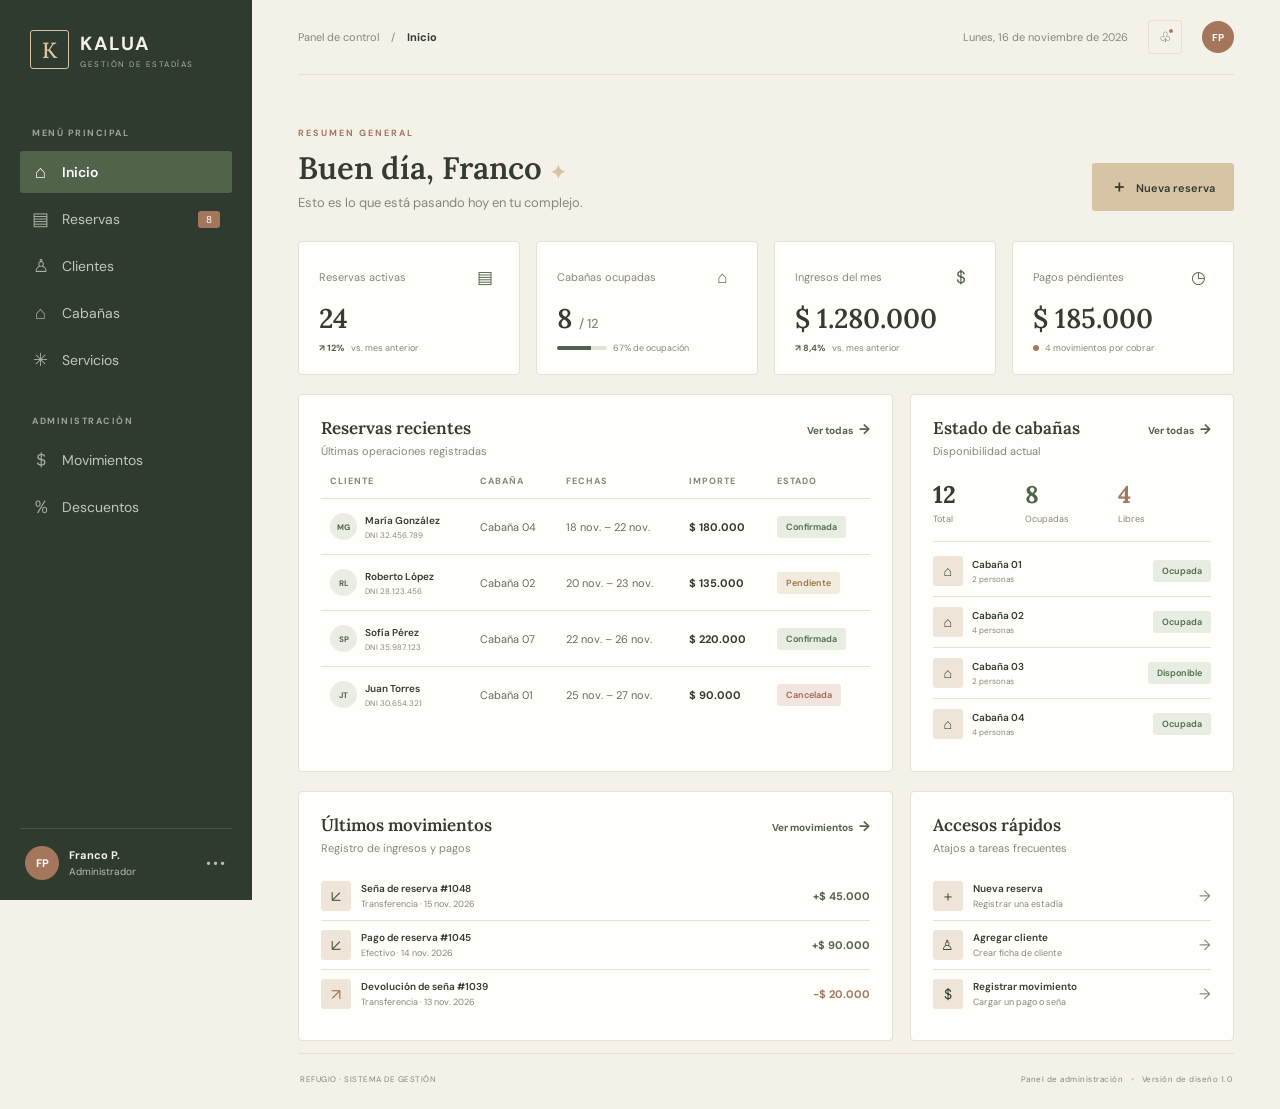
==== index.html @ 06138f04 "Se agrega parte de la etapa 2, vista de la primer pagina" ====
<!DOCTYPE html>
<html lang="es">
<head>
    <meta charset="UTF-8">
    <meta name="viewport" content="width=device-width, initial-scale=1.0">
    <title>Kalua | Sistema de Gestión</title>
    <link rel="stylesheet" href="css/styles.css">
    <link rel="preconnect" href="https://fonts.googleapis.com">
    <link rel="preconnect" href="https://fonts.gstatic.com" crossorigin>
    <link href="https://fonts.googleapis.com/css2?family=DM+Sans:wght@400;500;600;700&family=Lora:wght@400;500;600;700&display=swap" rel="stylesheet">
</head>
<body>
    <div class="aplicacion">
        <aside class="barra-lateral">
            <a class="marca" href="#">
                <span class="marca-simbolo">K</span>
                <span class="marca-texto"><strong>KALUA</strong><small>GESTIÓN DE ESTADÍAS</small></span>
            </a>

            <div class="titulo-menu">MENÚ PRINCIPAL</div>
            <nav class="navegacion">
                <a class="enlace-menu active" href="#inicio"><span class="icono-menu">⌂</span>Inicio</a>
                <a class="enlace-menu" href="#reservas"><span class="icono-menu">▤</span>Reservas <span class="contador-menu">8</span></a>
                <a class="enlace-menu" href="#clientes"><span class="icono-menu">♙</span>Clientes</a>
                <a class="enlace-menu" href="#cabanas"><span class="icono-menu">⌂</span>Cabañas</a>
                <a class="enlace-menu" href="#servicios"><span class="icono-menu">✳</span>Servicios</a>
            </nav>

            <div class="titulo-menu titulo-menu-separado">ADMINISTRACIÓN</div>
            <nav class="navegacion">
                <a class="enlace-menu" href="#movimientos"><span class="icono-menu">＄</span>Movimientos</a>
                <a class="enlace-menu" href="#descuentos"><span class="icono-menu">％</span>Descuentos</a>
            </nav>

            <div class="pie-lateral">
                <!--<div class="tarjeta-ayuda">
                    <span class="icono-ayuda">✦</span>
                    <strong>¿Necesitás ayuda?</strong>
                    <p>Consultá la guía de uso del sistema.</p>
                    <a href="#ayuda">Ver documentación <span>↗</span></a>
                </div>-->
                <div class="perfil-usuario">
                    <div class="avatar">FP</div>
                    <div class="datos-usuario"><strong>Franco P.</strong><small>Administrador</small></div>
                    <span class="opciones-perfil">•••</span>
                </div>
            </div>
        </aside>

        <main class="contenido-principal" id="inicio">
            <header class="barra-superior">
                <div class="migas-pan">Panel de control <span>/</span> <strong>Inicio</strong></div>
                <div class="acciones-superiores">
                    <span class="fecha-actual">Lunes, 16 de noviembre de 2026</span>
                    <button class="boton-icono" aria-label="Notificaciones">♧<i></i></button>
                    <div class="avatar-superior">FP</div>
                </div>
            </header>

            <section class="bienvenida">
                <div>
                    <p class="texto-etiqueta">RESUMEN GENERAL</p>
                    <h1>Buen día, Franco <span>✦</span></h1>
                    <p class="texto-bienvenida">Esto es lo que está pasando hoy en tu complejo.</p>
                </div>
                <a class="boton-principal" href="#nueva-reserva"><span>＋</span> Nueva reserva</a>
            </section>

            <section class="rejilla-indicadores" aria-label="Indicadores generales">
                <article class="tarjeta-indicador">
                    <div class="encabezado-indicador"><span>Reservas activas</span><span class="icono-indicador green">▤</span></div>
                    <div class="valor-indicador">24</div>
                    <div class="pie-indicador"><span class="tendencia">↗ 12%</span> <span>vs. mes anterior</span></div>
                </article>
                <article class="tarjeta-indicador">
                    <div class="encabezado-indicador"><span>Cabañas ocupadas</span><span class="icono-indicador blue">⌂</span></div>
                    <div class="valor-indicador">8 <small>/ 12</small></div>
                    <div class="pie-indicador"><span class="barra-ocupacion"><i></i></span><span>67% de ocupación</span></div>
                </article>
                <article class="tarjeta-indicador">
                    <div class="encabezado-indicador"><span>Ingresos del mes</span><span class="icono-indicador orange">$</span></div>
                    <div class="valor-indicador">$ 1.280.000</div>
                    <div class="pie-indicador"><span class="tendencia">↗ 8,4%</span> <span>vs. mes anterior</span></div>
                </article>
                <article class="tarjeta-indicador">
                    <div class="encabezado-indicador"><span>Pagos pendientes</span><span class="icono-indicador violet">◷</span></div>
                    <div class="valor-indicador">$ 185.000</div>
                    <div class="pie-indicador"><span class="punto-pendiente"></span><span>4 movimientos por cobrar</span></div>
                </article>
            </section>

            <section class="rejilla-contenido">
                <article class="panel panel-reservas" id="reservas">
                    <div class="encabezado-panel">
                        <div><h2>Reservas recientes</h2><p>Últimas operaciones registradas</p></div>
                        <a class="enlace-texto" href="#todas-reservas">Ver todas <span>→</span></a>
                    </div>
                    <div class="contenedor-tabla">
                        <table>
                            <thead><tr><th>CLIENTE</th><th>CABAÑA</th><th>FECHAS</th><th>IMPORTE</th><th>ESTADO</th></tr></thead>
                            <tbody>
                                <tr>
                                    <td><div class="celda-cliente"><span class="avatar-pequeno avatar-a">MG</span><span><strong>María González</strong><small>DNI 32.456.789</small></span></div></td>
                                    <td>Cabaña 04</td><td>18 nov. – 22 nov.</td><td class="importe">$ 180.000</td><td><span class="estado confirmada">Confirmada</span></td>
                                </tr>
                                <tr>
                                    <td><div class="celda-cliente"><span class="avatar-pequeno avatar-b">RL</span><span><strong>Roberto López</strong><small>DNI 28.123.456</small></span></div></td>
                                    <td>Cabaña 02</td><td>20 nov. – 23 nov.</td><td class="importe">$ 135.000</td><td><span class="estado pendiente">Pendiente</span></td>
                                </tr>
                                <tr>
                                    <td><div class="celda-cliente"><span class="avatar-pequeno avatar-c">SP</span><span><strong>Sofía Pérez</strong><small>DNI 35.987.123</small></span></div></td>
                                    <td>Cabaña 07</td><td>22 nov. – 26 nov.</td><td class="importe">$ 220.000</td><td><span class="estado confirmada">Confirmada</span></td>
                                </tr>
                                <tr>
                                    <td><div class="celda-cliente"><span class="avatar-pequeno avatar-d">JT</span><span><strong>Juan Torres</strong><small>DNI 30.654.321</small></span></div></td>
                                    <td>Cabaña 01</td><td>25 nov. – 27 nov.</td><td class="importe">$ 90.000</td><td><span class="estado cancelada">Cancelada</span></td>
                                </tr>
                            </tbody>
                        </table>
                    </div>
                </article>

                <article class="panel panel-cabanas" id="cabanas">
                    <div class="encabezado-panel">
                        <div><h2>Estado de cabañas</h2><p>Disponibilidad actual</p></div>
                        <a class="enlace-texto" href="#todas-cabanas">Ver todas <span>→</span></a>
                    </div>
                    <div class="resumen-cabanas">
                        <div><strong>12</strong><span>Total</span></div>
                        <div><strong class="numero-ocupadas">8</strong><span>Ocupadas</span></div>
                        <div><strong class="numero-libres">4</strong><span>Libres</span></div>
                    </div>
                    <div class="lista-cabanas">
                        <div class="fila-cabana"><span class="simbolo-cabana">⌂</span><span class="nombre-cabana"><strong>Cabaña 01</strong><small>2 personas</small></span><span class="estado ocupada">Ocupada</span></div>
                        <div class="fila-cabana"><span class="simbolo-cabana">⌂</span><span class="nombre-cabana"><strong>Cabaña 02</strong><small>4 personas</small></span><span class="estado ocupada">Ocupada</span></div>
                        <div class="fila-cabana"><span class="simbolo-cabana">⌂</span><span class="nombre-cabana"><strong>Cabaña 03</strong><small>2 personas</small></span><span class="estado disponible">Disponible</span></div>
                        <div class="fila-cabana"><span class="simbolo-cabana">⌂</span><span class="nombre-cabana"><strong>Cabaña 04</strong><small>4 personas</small></span><span class="estado ocupada">Ocupada</span></div>
                    </div>
                </article>
            </section>

            <section class="rejilla-inferior">
                <article class="panel panel-movimientos" id="movimientos">
                    <div class="encabezado-panel">
                        <div><h2>Últimos movimientos</h2><p>Registro de ingresos y pagos</p></div>
                        <a class="enlace-texto" href="#todos-movimientos">Ver movimientos <span>→</span></a>
                    </div>
                    <div class="lista-movimientos">
                        <div class="fila-movimiento"><span class="icono-movimiento ingreso">↙</span><span class="descripcion-movimiento"><strong>Seña de reserva #1048</strong><small>Transferencia · 15 nov. 2026</small></span><strong class="importe-positivo">+$ 45.000</strong></div>
                        <div class="fila-movimiento"><span class="icono-movimiento ingreso">↙</span><span class="descripcion-movimiento"><strong>Pago de reserva #1045</strong><small>Efectivo · 14 nov. 2026</small></span><strong class="importe-positivo">+$ 90.000</strong></div>
                        <div class="fila-movimiento"><span class="icono-movimiento egreso">↗</span><span class="descripcion-movimiento"><strong>Devolución de seña #1039</strong><small>Transferencia · 13 nov. 2026</small></span><strong class="importe-negativo">−$ 20.000</strong></div>
                    </div>
                </article>
                <article class="panel panel-accesos" id="servicios">
                    <div class="encabezado-panel"><div><h2>Accesos rápidos</h2><p>Atajos a tareas frecuentes</p></div></div>
                    <div class="enlaces-rapidos">
                        <a href="#nueva-reserva"><span class="icono-rapido rapido-verde">＋</span><span><strong>Nueva reserva</strong><small>Registrar una estadía</small></span><b>→</b></a>
                        <a href="#nuevo-cliente" id="clientes"><span class="icono-rapido rapido-azul">♙</span><span><strong>Agregar cliente</strong><small>Crear ficha de cliente</small></span><b>→</b></a>
                        <a href="#registrar-pago"><span class="icono-rapido rapido-naranja">$</span><span><strong>Registrar movimiento</strong><small>Cargar un pago o seña</small></span><b>→</b></a>
                    </div>
                </article>
            </section>

            <pie-pagina class="pie-pagina"><span>REFUGIO · SISTEMA DE GESTIÓN</span><span>Panel de administración <b>•</b> Versión de diseño 1.0</span></pie-pagina>
        </main>
    </div>
</body>
</html>
---- css/styles.css ----
/* KALUA | Sistema de gestión */



:root {

 --arena: #D8C3A5;

 --arena-suave: #EEE5D8;

 --bosque: #303B30;

 --oliva: #52634B;

 --oliva-suave: #E9EDE5;

 --fondo: #F4F1E9;

 --superficie: #FFFEFA;

 --texto: #343B32;

 --textoo-secundario: #85877D;

 --borde: #E6E1D6;

 --terracota: #A4775D;

}



* { box-sizing: border-box; }

html { scroll-behavior: smooth; }

body {

 margin: 0;

 background: var(--fondo);

 color: var(--texto);

 font: 14px "DM Sans", Arial, sans-serif;

}

a { color: inherit; text-decoration: none; }

button { font: inherit; }

h1, h2, .valor-indicador, .resumen-cabanas strong {

 font-family: "Lora", Georgia, serif;

}



/* Estructura */

.aplicacion { min-height: 100vh; }



.barra-lateral {

 position: fixed;

 inset: 0 auto 0 0;

 z-index: 5;

 display: flex;

 flex-direction: column;

 width: 252px;

 padding: 30px 20px 20px;

 color: #F4F1E9;

 background: var(--bosque);

}



.marca {

 display: flex;

 align-items: center;

 gap: 11px;

 margin: 0 10px 58px;

}

.marca-simbolo {

 display: grid;

 place-items: center;

 width: 39px;

 height: 39px;

 color: var(--arena);

 border: 1px solid var(--arena);

 border-radius: 3px;

 font: 500 22px "Lora", Georgia, serif;

}

.marca-texto, .datos-usuario, .celda-cliente > span:last-child,

.nombre-cabana, .descripcion-movimiento,

.enlaces-rapidos a > span:nth-child(2) {

 display: flex;

 flex-direction: column;

 gap: 3px;

}

.marca-texto strong {

 color: #F4F1E9;

 font: 700 19px "DM Sans", sans-serif;

 letter-spacing: 2px;

}

.marca-texto small {

 color: #A9B39F;

 font-size: 8px;

 letter-spacing: 1.5px;

}



.titulo-menu {

 margin: 0 0 12px;

 padding: 0 12px;

 color: #9DA695;

 font-size: 9px;

 font-weight: 700;

 letter-spacing: 1.5px;

}

.titulo-menu-separado { margin-top: 34px; }

.navegacion { display: grid; gap: 5px; }



.enlace-menu {

 display: flex;

 align-items: center;

 gap: 13px;

 min-height: 42px;

 padding: 0 12px;

 color: #C2C7BC;

 border-radius: 3px;

 transition: background .2s, color .2s;

}

.enlace-menu:hover { background: rgba(255,255,255,.07); color: white; }

.enlace-menu.active { color: white; background: var(--oliva); font-weight: 600; }

.icono-menu { width: 17px; color: #A9B39F; text-align: center; font-size: 18px; }

.enlace-menu.active .icono-menu { color: white; }

.contador-menu {

 margin-left: auto;

 padding: 2px 8px;

 color: white;

 background: var(--terracota);

 border-radius: 3px;

 font-size: 10px;

}



.pie-lateral { margin-top: auto; }

.tarjeta-ayuda {

 margin: 0 3px 22px;

 padding: 16px 14px;

 background: rgba(255,255,255,.045);

 border: 1px solid rgba(255,255,255,.10);

 border-radius: 3px;

}

.icono-ayuda { display: block; margin-bottom: 9px; color: var(--arena); }

.tarjeta-ayuda strong { font-size: 12px; }

.tarjeta-ayuda p, .tarjeta-ayuda a { color: #B7BDAF; font-size: 10px; }

.tarjeta-ayuda p { margin: 6px 0 11px; line-height: 1.5; }

.tarjeta-ayuda a { font-weight: 600; }

.tarjeta-ayuda a span { margin-left: 4px; }



.perfil-usuario {

 display: flex;

 align-items: center;

 gap: 10px;

 padding: 17px 5px 0;

 border-top: 1px solid rgba(255,255,255,.12);

}

.avatar, .avatar-superior {

 display: grid;

 place-items: center;

 color: white;

 background: var(--terracota);

 border-radius: 50%;

 font-weight: 700;

}

.avatar { width: 34px; height: 34px; font-size: 11px; }

.datos-usuario strong { font-size: 11px; }

.datos-usuario small { color: #B7BDAF; font-size: 10px; }

.opciones-perfil { margin-left: auto; color: #B7BDAF; letter-spacing: 2px; }



/* Contenido */

.contenido-principal {

 max-width: 1800px;

 margin-left: 252px;

 padding: 0 46px 25px;

}

.barra-superior {

 display: flex;

 align-items: center;

 justify-content: space-between;

 height: 75px;

 border-bottom: 1px solid var(--borde);

}

.migas-pan, .fecha-actual { color: var(--textoo-secundario); font-size: 11px; }

.migas-pan span { margin: 0 9px; }

.migas-pan strong { color: var(--texto); }

.acciones-superiores { display: flex; align-items: center; gap: 20px; }

.boton-icono {

 position: relative;

 width: 34px;

 height: 34px;

 color: var(--oliva);

 background: transparent;

 border: 1px solid var(--borde);

 border-radius: 3px;

}

.boton-icono i {

 position: absolute;

 top: 7px;

 right: 7px;

 width: 6px;

 height: 6px;

 background: var(--terracota);

 border: 1px solid white;

 border-radius: 50%;

}

.avatar-superior { width: 32px; height: 32px; font-size: 10px; }



.bienvenida {

 display: flex;

 align-items: end;

 justify-content: space-between;

 padding: 43px 0 30px;

}

.texto-etiqueta {

 margin-bottom: 9px;

 color: var(--terracota);

 font-size: 9px;

 font-weight: 700;

 letter-spacing: 2px;

}

h1 { margin: 0 0 7px; font-size: 31px; font-weight: 600; }

h1 span { color: var(--arena); font-size: 19px; }

.texto-bienvenida { margin: 0; color: var(--textoo-secundario); font-size: 13px; }



.boton-principal {

 padding: 13px 19px;

 color: var(--bosque);

 background: var(--arena);

 border-radius: 3px;

 font-size: 11px;

 font-weight: 600;

 transition: background .2s;

}

.boton-principal:hover { background: #C9AF8D; }

.boton-principal span { margin-right: 6px; font-size: 16px; }



/* Indicadores */

.rejilla-indicadores {

 display: grid;

 grid-template-columns: repeat(4, minmax(0, 1fr));

 gap: 16px;

}

.tarjeta-indicador, .panel {

 min-width: 0;

 background: var(--superficie);

 border: 1px solid var(--borde);

 border-radius: 4px;

}

.tarjeta-indicador { min-height: 132px; padding: 20px; }

.encabezado-indicador { display: flex; align-items: center; justify-content: space-between; color: var(--textoo-secundario); font-size: 11px; }

.icono-indicador { display: grid; place-items: center; width: 29px; height: 29px; color: var(--oliva); font-size: 17px; }

.valor-indicador { margin: 10px 0 7px; font-size: 27px; font-weight: 600; white-space: nowrap; }

.valor-indicador small { color: var(--textoo-secundario); font: 500 13px "DM Sans", sans-serif; }

.pie-indicador { display: flex; align-items: center; gap: 6px; color: var(--textoo-secundario); font-size: 9px; }

.tendencia { color: var(--oliva); font-weight: 700; }

.barra-ocupacion { width: 50px; height: 4px; overflow: hidden; background: var(--borde); border-radius: 5px; }

.barra-ocupacion i { display: block; width: 67%; height: 100%; background: var(--oliva); }

.punto-pendiente { width: 6px; height: 6px; background: var(--terracota); border-radius: 50%; }



/* Paneles y tablas */

.rejilla-contenido, .rejilla-inferior {

 display: grid;

 grid-template-columns: minmax(0, 1.65fr) minmax(280px, .9fr);

 gap: 17px;

 margin-top: 19px;

}

.panel { padding: 22px; }

.encabezado-panel { display: flex; align-items: flex-start; justify-content: space-between; gap: 12px; margin-bottom: 17px; }

.encabezado-panel h2 { margin: 0 0 5px; font-size: 17px; font-weight: 600; }

.encabezado-panel p { margin: 0; color: var(--textoo-secundario); font-size: 11px; }

.enlace-texto { padding-top: 3px; color: var(--oliva); font-size: 10px; font-weight: 700; white-space: nowrap; }

.enlace-texto span { margin-left: 4px; font-size: 14px; }

.contenedor-tabla { overflow-x: auto; }

table { width: 100%; border-collapse: collapse; text-align: left; white-space: nowrap; }

thead th {

 padding: 0 9px 11px;

 color: var(--textoo-secundario);

 border-bottom: 1px solid var(--borde);

 font-size: 9px;

 letter-spacing: 1px;

}

tbody td {

 padding: 14px 9px;

 color: #666B61;

 border-bottom: 1px solid var(--borde);

 font-size: 11px;

}

tbody tr:last-child td { border-bottom: 0; }

.celda-cliente { display: flex; align-items: center; gap: 8px; }

.celda-cliente strong, .nombre-cabana strong { color: var(--texto); font-size: 10px; font-weight: 600; }

.celda-cliente small, .nombre-cabana small { color: var(--textoo-secundario); font-size: 8px; }

.avatar-pequeno { display: grid; place-items: center; width: 27px; height: 27px; color: var(--oliva); background: var(--oliva-suave); border-radius: 50%; font-size: 8px; font-weight: 700; }

.importe { color: var(--texto); font-weight: 700; }



/* Estados */

.estado { display: inline-flex; align-items: center; padding: 5px 9px; border-radius: 3px; font-size: 9px; font-weight: 600; }

.estado.confirmada, .estado.disponible, .estado.ocupada { color: #526C48; background: #E7EDE3; }

.estado.pendiente { color: #987344; background: #F3EBDD; }

.estado.cancelada { color: #A36552; background: #F2E5E0; }



/* Cabañas */

.resumen-cabanas { display: grid; grid-template-columns: repeat(3, 1fr); padding: 4px 0 16px; border-bottom: 1px solid var(--borde); }

.resumen-cabanas div { display: flex; flex-direction: column; gap: 3px; }

.resumen-cabanas strong { font-size: 24px; }

.resumen-cabanas span { color: var(--textoo-secundario); font-size: 9px; }

.numero-ocupadas { color: var(--oliva); }

.numero-libres { color: var(--terracota); }

.lista-cabanas { padding-top: 4px; }

.fila-cabana { display: flex; align-items: center; gap: 9px; padding: 10px 0; border-bottom: 1px solid var(--borde); }

.fila-cabana:last-child { border: 0; }

.simbolo-cabana, .icono-movimiento, .icono-rapido { display: grid; place-items: center; width: 30px; height: 30px; background: var(--arena-suave); color: var(--bosque); border-radius: 3px; }

.nombre-cabana { min-width: 0; }

.fila-cabana .estado { margin-left: auto; }



/* Movimientos y accesos */

.lista-movimientos, .enlaces-rapidos { display: grid; }

.fila-movimiento, .enlaces-rapidos a { display: flex; align-items: center; gap: 10px; padding: 9px 0; border-bottom: 1px solid var(--borde); }

.fila-movimiento:last-child, .enlaces-rapidos a:last-child { border: 0; }

.icono-movimiento { flex-shrink: 0; font-size: 16px; }

.icono-movimiento.ingreso, .importe-positivo { color: var(--oliva); }

.icono-movimiento.egreso, .importe-negativo { color: var(--terracota); }

.descripcion-movimiento strong, .enlaces-rapidos strong { color: var(--texto); font-size: 10px; font-weight: 600; }

.descripcion-movimiento small, .enlaces-rapidos small { color: var(--textoo-secundario); font-size: 9px; }

.importe-positivo, .importe-negativo { margin-left: auto; font-size: 11px; }

.enlaces-rapidos a > span:nth-child(2) { gap: 3px; }

.enlaces-rapidos b { margin-left: auto; color: var(--textoo-secundario); font-size: 15px; font-weight: 400; }

.enlaces-rapidos a:hover strong { color: var(--oliva); }



/* Pie y adaptación */

.pie-pagina {

 display: flex;

 justify-content: space-between;

 margin-top: 12px;

 padding: 20px 2px 0;

 color: var(--textoo-secundario);

 border-top: 1px solid var(--borde);

 font-size: 8px;

 letter-spacing: .5px;

}

.pie-pagina b { margin: 0 5px; color: var(--arena); }



@media (max-width: 1150px) {

 .contenido-principal { padding-right: 27px; padding-left: 27px; }

 .rejilla-indicadores { grid-template-columns: repeat(2, minmax(0, 1fr)); }

 .rejilla-contenido, .rejilla-inferior { grid-template-columns: 1fr; }

}



@media (max-width: 760px) {

 .barra-lateral { width: 65px; align-items: center; padding: 18px 8px; }

 .marca { margin-bottom: 42px; padding: 0; }

 .marca-texto, .titulo-menu, .enlace-menu:not(.active)::after, .enlace-menu { font-size: 0; }

 .navegacion { width: 100%; }

 .enlace-menu { justify-content: center; padding: 0; }

 .icono-menu { font-size: 19px; }

 .contador-menu, .pie-lateral { display: none; }

 .contenido-principal { margin-left: 65px; padding: 0 17px 22px; }

 .barra-superior { height: 61px; }

 .fecha-actual { display: none; }

 .bienvenida { align-items: flex-start; flex-direction: column; gap: 15px; padding: 30px 0 20px; }

 h1 { font-size: 23px; }

 .rejilla-indicadores { gap: 10px; }

 .tarjeta-indicador { min-height: 115px; padding: 13px; }

 .valor-indicador { font-size: 20px; }

 .panel { padding: 15px 13px; }

 .pie-pagina { flex-direction: column; gap: 8px; }

}



@media (max-width: 420px) {

 .rejilla-indicadores { grid-template-columns: repeat(2, 1fr); }

 .encabezado-indicador { font-size: 9px; }

 .valor-indicador { font-size: 18px; }

 .pie-indicador { font-size: 8px; }

 .acciones-superiores { gap: 9px; }

}
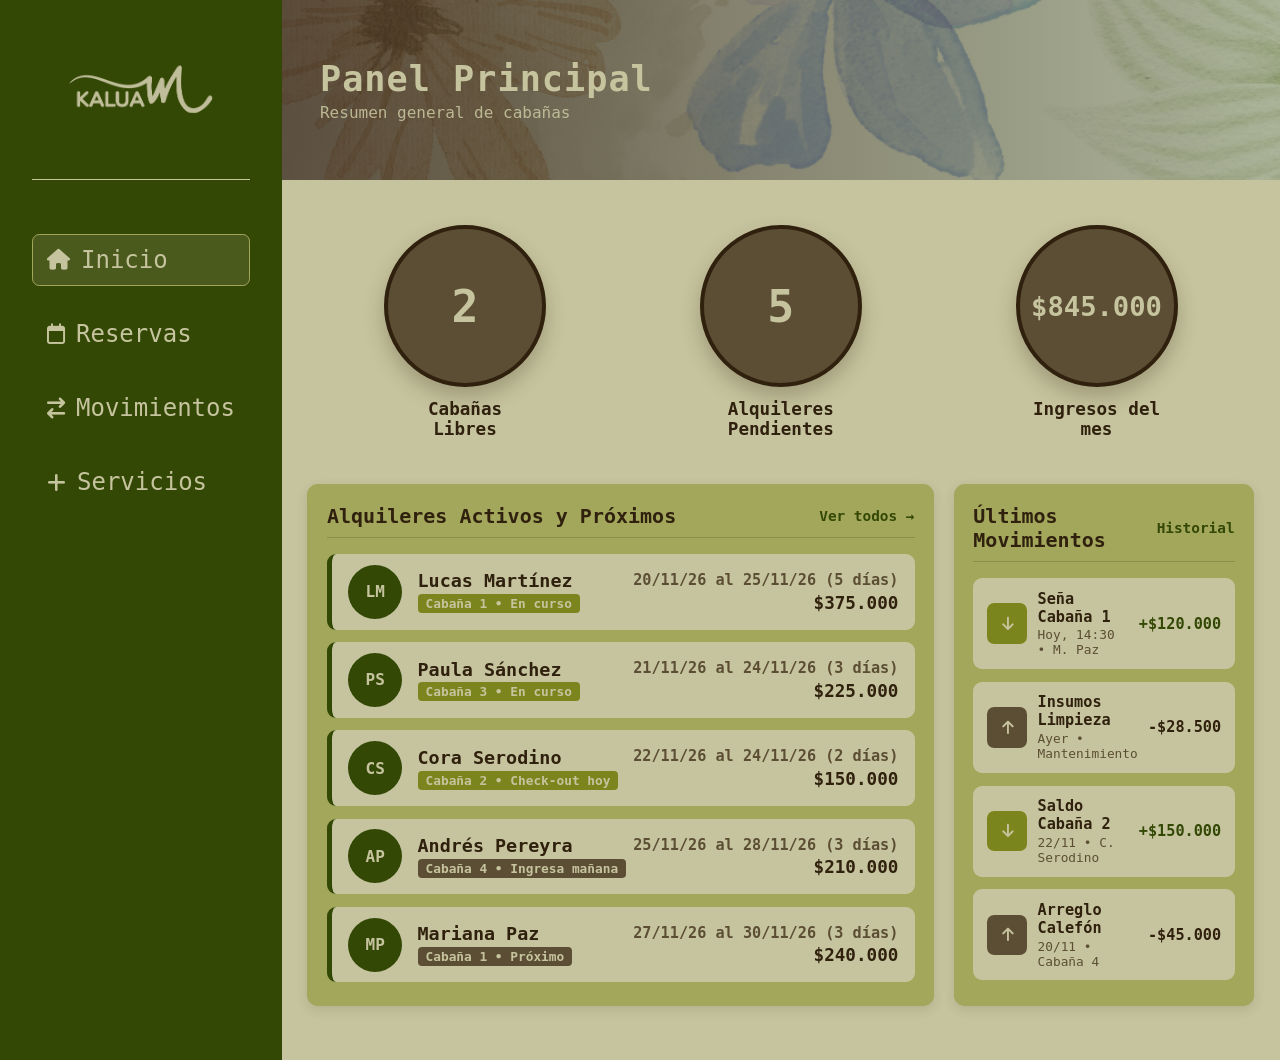
==== commit 71fb5c52: "Se agrega parte de la etapa 2, vista de la primer pagina" ====
--- a/index.html
+++ b/index.html
@@ -3,166 +3,219 @@
 <head>
     <meta charset="UTF-8">
     <meta name="viewport" content="width=device-width, initial-scale=1.0">
-    <title>Kalua | Sistema de Gestión</title>
-    <link rel="stylesheet" href="css/styles.css">
-    <link rel="preconnect" href="https://fonts.googleapis.com">
-    <link rel="preconnect" href="https://fonts.gstatic.com" crossorigin>
-    <link href="https://fonts.googleapis.com/css2?family=DM+Sans:wght@400;500;600;700&family=Lora:wght@400;500;600;700&display=swap" rel="stylesheet">
+    <title>Kalua_Gestion</title>
+
+    <link rel="stylesheet" href="./css/styles.css">
+    <link rel="stylesheet" href="./css/base.css">
+    <link rel="stylesheet" href="https://cdnjs.cloudflare.com/ajax/libs/font-awesome/6.5.1/css/all.min.css" crossorigin="anonymous" referrerpolicy="no-referrer" />
 </head>
 <body>
-    <div class="aplicacion">
-        <aside class="barra-lateral">
-            <a class="marca" href="#">
-                <span class="marca-simbolo">K</span>
-                <span class="marca-texto"><strong>KALUA</strong><small>GESTIÓN DE ESTADÍAS</small></span>
-            </a>
-
-            <div class="titulo-menu">MENÚ PRINCIPAL</div>
-            <nav class="navegacion">
-                <a class="enlace-menu active" href="#inicio"><span class="icono-menu">⌂</span>Inicio</a>
-                <a class="enlace-menu" href="#reservas"><span class="icono-menu">▤</span>Reservas <span class="contador-menu">8</span></a>
-                <a class="enlace-menu" href="#clientes"><span class="icono-menu">♙</span>Clientes</a>
-                <a class="enlace-menu" href="#cabanas"><span class="icono-menu">⌂</span>Cabañas</a>
-                <a class="enlace-menu" href="#servicios"><span class="icono-menu">✳</span>Servicios</a>
-            </nav>
-
-            <div class="titulo-menu titulo-menu-separado">ADMINISTRACIÓN</div>
-            <nav class="navegacion">
-                <a class="enlace-menu" href="#movimientos"><span class="icono-menu">＄</span>Movimientos</a>
-                <a class="enlace-menu" href="#descuentos"><span class="icono-menu">％</span>Descuentos</a>
-            </nav>
-
-            <div class="pie-lateral">
-                <!--<div class="tarjeta-ayuda">
-                    <span class="icono-ayuda">✦</span>
-                    <strong>¿Necesitás ayuda?</strong>
-                    <p>Consultá la guía de uso del sistema.</p>
-                    <a href="#ayuda">Ver documentación <span>↗</span></a>
-                </div>-->
-                <div class="perfil-usuario">
-                    <div class="avatar">FP</div>
-                    <div class="datos-usuario"><strong>Franco P.</strong><small>Administrador</small></div>
-                    <span class="opciones-perfil">•••</span>
-                </div>
+    <div class="pagina">
+        <!-- BARRA LATERAL -->
+        <div class="cont-iz">
+            <div class="cabecera-iz">
+                <span class="marca-simbolo"></span>
             </div>
-        </aside>
-
-        <main class="contenido-principal" id="inicio">
-            <header class="barra-superior">
-                <div class="migas-pan">Panel de control <span>/</span> <strong>Inicio</strong></div>
-                <div class="acciones-superiores">
-                    <span class="fecha-actual">Lunes, 16 de noviembre de 2026</span>
-                    <button class="boton-icono" aria-label="Notificaciones">♧<i></i></button>
-                    <div class="avatar-superior">FP</div>
-                </div>
-            </header>
-
-            <section class="bienvenida">
-                <div>
-                    <p class="texto-etiqueta">RESUMEN GENERAL</p>
-                    <h1>Buen día, Franco <span>✦</span></h1>
-                    <p class="texto-bienvenida">Esto es lo que está pasando hoy en tu complejo.</p>
-                </div>
-                <a class="boton-principal" href="#nueva-reserva"><span>＋</span> Nueva reserva</a>
+            <div class="cont-opciones">
+                <div class="opcion-iz activo">
+                    <i class="fa-solid fa-house iconos"></i>
+                    <a href="#">Inicio</a>
+                </div>
+
+                <div class="opcion-iz">
+                    <i class="fa-regular fa-calendar iconos"></i>
+                    <a href="./html/reservas.html">Reservas</a>
+                </div>
+
+                <div class="opcion-iz">
+                    <i class="fa-solid fa-arrow-right-arrow-left iconos"></i>
+                    <a href="./html/movimientos.html">Movimientos</a>
+                </div>
+
+                <div class="opcion-iz">
+                    <i class="fa-solid fa-plus iconos"></i>
+                    <a href="./html/servicios.html">Servicios</a>
+                </div>
+            </div>
+        </div>
+
+        <!-- CONTENIDO PRINCIPAL -->
+        <div class="cont-der">
+            <div class="banner">
+                <div class="banner-overlay">
+                    <h1 class="titulo-banner">Panel Principal</h1>
+                    <span class="subtitulo-banner">Resumen general de cabañas</span>
+                </div>
+            </div>
+
+            <section class="main-sect">
+                <!-- INDICADORES DESTACADOS (KPIs) -->
+                <article class="art-1">
+                    <div class="cont-burbuja">
+                        <div class="burbuja">
+                            <span class="int-burbuja">2</span>
+                        </div>
+                        <span class="ext-burbuja">Cabañas Libres</span>
+                    </div>
+
+                    <div class="cont-burbuja">
+                        <div class="burbuja">
+                            <span class="int-burbuja">5</span>
+                        </div>
+                        <span class="ext-burbuja">Alquileres Pendientes</span>
+                    </div>
+
+                    <div class="cont-burbuja">
+                        <div class="burbuja">
+                            <span class="int-burbuja dinero">$845.000</span>
+                        </div>
+                        <span class="ext-burbuja">Ingresos del mes</span>
+                    </div>  
+                </article>
+
+                <!-- SECCIÓN DE RESUMEN -->
+                <section class="resumen-sect">
+                    <div class="cont-res-sect">
+                        
+                        <!-- COLUMNA IZQUIERDA: ALQUILERES DESTACADOS -->
+                        <div class="cont-alq contenedor">
+                            <div class="header-contenedor">
+                                <h2>Alquileres Activos y Próximos</h2>
+                                <a href="#" class="ver-mas">Ver todos →</a>
+                            </div>
+
+                            <div class="lista-alq">
+                                <div class="info-alq">
+                                    <div class="alq-izq">
+                                        <div class="iconos-alq">LM</div>
+                                        <div class="datos-cliente">
+                                            <span class="usuario">Lucas Martínez</span>
+                                            <span class="cabana-tag">Cabaña 1 • En curso</span>
+                                        </div>
+                                    </div>
+                                    <div class="alq-der">
+                                        <span class="descripcion">20/11/26 al 25/11/26 (5 días)</span>
+                                        <span class="monto-alq">$375.000</span>
+                                    </div>
+                                </div>
+
+                                <div class="info-alq">
+                                    <div class="alq-izq">
+                                        <div class="iconos-alq">PS</div>
+                                        <div class="datos-cliente">
+                                            <span class="usuario">Paula Sánchez</span>
+                                            <span class="cabana-tag">Cabaña 3 • En curso</span>
+                                        </div>
+                                    </div>
+                                    <div class="alq-der">
+                                        <span class="descripcion">21/11/26 al 24/11/26 (3 días)</span>
+                                        <span class="monto-alq">$225.000</span>
+                                    </div>
+                                </div>
+
+                                <div class="info-alq">
+                                    <div class="alq-izq">
+                                        <div class="iconos-alq">CS</div>
+                                        <div class="datos-cliente">
+                                            <span class="usuario">Cora Serodino</span>
+                                            <span class="cabana-tag">Cabaña 2 • Check-out hoy</span>
+                                        </div>
+                                    </div>
+                                    <div class="alq-der">
+                                        <span class="descripcion">22/11/26 al 24/11/26 (2 días)</span>
+                                        <span class="monto-alq">$150.000</span>
+                                    </div>
+                                </div>
+
+                                <div class="info-alq">
+                                    <div class="alq-izq">
+                                        <div class="iconos-alq">AP</div>
+                                        <div class="datos-cliente">
+                                            <span class="usuario">Andrés Pereyra</span>
+                                            <span class="cabana-tag pendiente">Cabaña 4 • Ingresa mañana</span>
+                                        </div>
+                                    </div>
+                                    <div class="alq-der">
+                                        <span class="descripcion">25/11/26 al 28/11/26 (3 días)</span>
+                                        <span class="monto-alq">$210.000</span>
+                                    </div>
+                                </div>
+
+                                <div class="info-alq">
+                                    <div class="alq-izq">
+                                        <div class="iconos-alq">MP</div>
+                                        <div class="datos-cliente">
+                                            <span class="usuario">Mariana Paz</span>
+                                            <span class="cabana-tag pendiente">Cabaña 1 • Próximo</span>
+                                        </div>
+                                    </div>
+                                    <div class="alq-der">
+                                        <span class="descripcion">27/11/26 al 30/11/26 (3 días)</span>
+                                        <span class="monto-alq">$240.000</span>
+                                    </div>
+                                </div>
+                            </div>
+                        </div>
+
+                        <!-- COLUMNA DERECHA: ÚLTIMOS MOVIMIENTOS -->
+                        <div class="cont-mov contenedor">
+                            <div class="header-contenedor">
+                                <h2>Últimos Movimientos</h2>
+                                <a href="#" class="ver-mas">Historial</a>
+                            </div>
+
+                            <div class="lista-mov">
+                                <div class="item-mov">
+                                    <div class="mov-icono ingreso">
+                                        <i class="fa-solid fa-arrow-down"></i>
+                                    </div>
+                                    <div class="mov-info">
+                                        <span class="mov-titulo">Seña Cabaña 1</span>
+                                        <span class="mov-fecha">Hoy, 14:30 • M. Paz</span>
+                                    </div>
+                                    <span class="mov-monto ingreso">+$120.000</span>
+                                </div>
+
+                                <div class="item-mov">
+                                    <div class="mov-icono egreso">
+                                        <i class="fa-solid fa-arrow-up"></i>
+                                    </div>
+                                    <div class="mov-info">
+                                        <span class="mov-titulo">Insumos Limpieza</span>
+                                        <span class="mov-fecha">Ayer • Mantenimiento</span>
+                                    </div>
+                                    <span class="mov-monto egreso">-$28.500</span>
+                                </div>
+
+                                <div class="item-mov">
+                                    <div class="mov-icono ingreso">
+                                        <i class="fa-solid fa-arrow-down"></i>
+                                    </div>
+                                    <div class="mov-info">
+                                        <span class="mov-titulo">Saldo Cabaña 2</span>
+                                        <span class="mov-fecha">22/11 • C. Serodino</span>
+                                    </div>
+                                    <span class="mov-monto ingreso">+$150.000</span>
+                                </div>
+
+                                <div class="item-mov">
+                                    <div class="mov-icono egreso">
+                                        <i class="fa-solid fa-arrow-up"></i>
+                                    </div>
+                                    <div class="mov-info">
+                                        <span class="mov-titulo">Arreglo Calefón</span>
+                                        <span class="mov-fecha">20/11 • Cabaña 4</span>
+                                    </div>
+                                    <span class="mov-monto egreso">-$45.000</span>
+                                </div>
+                            </div>
+                        </div>
+
+                    </div>
+                </section>
             </section>
-
-            <section class="rejilla-indicadores" aria-label="Indicadores generales">
-                <article class="tarjeta-indicador">
-                    <div class="encabezado-indicador"><span>Reservas activas</span><span class="icono-indicador green">▤</span></div>
-                    <div class="valor-indicador">24</div>
-                    <div class="pie-indicador"><span class="tendencia">↗ 12%</span> <span>vs. mes anterior</span></div>
-                </article>
-                <article class="tarjeta-indicador">
-                    <div class="encabezado-indicador"><span>Cabañas ocupadas</span><span class="icono-indicador blue">⌂</span></div>
-                    <div class="valor-indicador">8 <small>/ 12</small></div>
-                    <div class="pie-indicador"><span class="barra-ocupacion"><i></i></span><span>67% de ocupación</span></div>
-                </article>
-                <article class="tarjeta-indicador">
-                    <div class="encabezado-indicador"><span>Ingresos del mes</span><span class="icono-indicador orange">$</span></div>
-                    <div class="valor-indicador">$ 1.280.000</div>
-                    <div class="pie-indicador"><span class="tendencia">↗ 8,4%</span> <span>vs. mes anterior</span></div>
-                </article>
-                <article class="tarjeta-indicador">
-                    <div class="encabezado-indicador"><span>Pagos pendientes</span><span class="icono-indicador violet">◷</span></div>
-                    <div class="valor-indicador">$ 185.000</div>
-                    <div class="pie-indicador"><span class="punto-pendiente"></span><span>4 movimientos por cobrar</span></div>
-                </article>
-            </section>
-
-            <section class="rejilla-contenido">
-                <article class="panel panel-reservas" id="reservas">
-                    <div class="encabezado-panel">
-                        <div><h2>Reservas recientes</h2><p>Últimas operaciones registradas</p></div>
-                        <a class="enlace-texto" href="#todas-reservas">Ver todas <span>→</span></a>
-                    </div>
-                    <div class="contenedor-tabla">
-                        <table>
-                            <thead><tr><th>CLIENTE</th><th>CABAÑA</th><th>FECHAS</th><th>IMPORTE</th><th>ESTADO</th></tr></thead>
-                            <tbody>
-                                <tr>
-                                    <td><div class="celda-cliente"><span class="avatar-pequeno avatar-a">MG</span><span><strong>María González</strong><small>DNI 32.456.789</small></span></div></td>
-                                    <td>Cabaña 04</td><td>18 nov. – 22 nov.</td><td class="importe">$ 180.000</td><td><span class="estado confirmada">Confirmada</span></td>
-                                </tr>
-                                <tr>
-                                    <td><div class="celda-cliente"><span class="avatar-pequeno avatar-b">RL</span><span><strong>Roberto López</strong><small>DNI 28.123.456</small></span></div></td>
-                                    <td>Cabaña 02</td><td>20 nov. – 23 nov.</td><td class="importe">$ 135.000</td><td><span class="estado pendiente">Pendiente</span></td>
-                                </tr>
-                                <tr>
-                                    <td><div class="celda-cliente"><span class="avatar-pequeno avatar-c">SP</span><span><strong>Sofía Pérez</strong><small>DNI 35.987.123</small></span></div></td>
-                                    <td>Cabaña 07</td><td>22 nov. – 26 nov.</td><td class="importe">$ 220.000</td><td><span class="estado confirmada">Confirmada</span></td>
-                                </tr>
-                                <tr>
-                                    <td><div class="celda-cliente"><span class="avatar-pequeno avatar-d">JT</span><span><strong>Juan Torres</strong><small>DNI 30.654.321</small></span></div></td>
-                                    <td>Cabaña 01</td><td>25 nov. – 27 nov.</td><td class="importe">$ 90.000</td><td><span class="estado cancelada">Cancelada</span></td>
-                                </tr>
-                            </tbody>
-                        </table>
-                    </div>
-                </article>
-
-                <article class="panel panel-cabanas" id="cabanas">
-                    <div class="encabezado-panel">
-                        <div><h2>Estado de cabañas</h2><p>Disponibilidad actual</p></div>
-                        <a class="enlace-texto" href="#todas-cabanas">Ver todas <span>→</span></a>
-                    </div>
-                    <div class="resumen-cabanas">
-                        <div><strong>12</strong><span>Total</span></div>
-                        <div><strong class="numero-ocupadas">8</strong><span>Ocupadas</span></div>
-                        <div><strong class="numero-libres">4</strong><span>Libres</span></div>
-                    </div>
-                    <div class="lista-cabanas">
-                        <div class="fila-cabana"><span class="simbolo-cabana">⌂</span><span class="nombre-cabana"><strong>Cabaña 01</strong><small>2 personas</small></span><span class="estado ocupada">Ocupada</span></div>
-                        <div class="fila-cabana"><span class="simbolo-cabana">⌂</span><span class="nombre-cabana"><strong>Cabaña 02</strong><small>4 personas</small></span><span class="estado ocupada">Ocupada</span></div>
-                        <div class="fila-cabana"><span class="simbolo-cabana">⌂</span><span class="nombre-cabana"><strong>Cabaña 03</strong><small>2 personas</small></span><span class="estado disponible">Disponible</span></div>
-                        <div class="fila-cabana"><span class="simbolo-cabana">⌂</span><span class="nombre-cabana"><strong>Cabaña 04</strong><small>4 personas</small></span><span class="estado ocupada">Ocupada</span></div>
-                    </div>
-                </article>
-            </section>
-
-            <section class="rejilla-inferior">
-                <article class="panel panel-movimientos" id="movimientos">
-                    <div class="encabezado-panel">
-                        <div><h2>Últimos movimientos</h2><p>Registro de ingresos y pagos</p></div>
-                        <a class="enlace-texto" href="#todos-movimientos">Ver movimientos <span>→</span></a>
-                    </div>
-                    <div class="lista-movimientos">
-                        <div class="fila-movimiento"><span class="icono-movimiento ingreso">↙</span><span class="descripcion-movimiento"><strong>Seña de reserva #1048</strong><small>Transferencia · 15 nov. 2026</small></span><strong class="importe-positivo">+$ 45.000</strong></div>
-                        <div class="fila-movimiento"><span class="icono-movimiento ingreso">↙</span><span class="descripcion-movimiento"><strong>Pago de reserva #1045</strong><small>Efectivo · 14 nov. 2026</small></span><strong class="importe-positivo">+$ 90.000</strong></div>
-                        <div class="fila-movimiento"><span class="icono-movimiento egreso">↗</span><span class="descripcion-movimiento"><strong>Devolución de seña #1039</strong><small>Transferencia · 13 nov. 2026</small></span><strong class="importe-negativo">−$ 20.000</strong></div>
-                    </div>
-                </article>
-                <article class="panel panel-accesos" id="servicios">
-                    <div class="encabezado-panel"><div><h2>Accesos rápidos</h2><p>Atajos a tareas frecuentes</p></div></div>
-                    <div class="enlaces-rapidos">
-                        <a href="#nueva-reserva"><span class="icono-rapido rapido-verde">＋</span><span><strong>Nueva reserva</strong><small>Registrar una estadía</small></span><b>→</b></a>
-                        <a href="#nuevo-cliente" id="clientes"><span class="icono-rapido rapido-azul">♙</span><span><strong>Agregar cliente</strong><small>Crear ficha de cliente</small></span><b>→</b></a>
-                        <a href="#registrar-pago"><span class="icono-rapido rapido-naranja">$</span><span><strong>Registrar movimiento</strong><small>Cargar un pago o seña</small></span><b>→</b></a>
-                    </div>
-                </article>
-            </section>
-
-            <pie-pagina class="pie-pagina"><span>REFUGIO · SISTEMA DE GESTIÓN</span><span>Panel de administración <b>•</b> Versión de diseño 1.0</span></pie-pagina>
-        </main>
+        </div>
     </div>
+    <script src="./js/main.js"></script>
 </body>
-</html>
+</html>
--- a/css/styles.css
+++ b/css/styles.css
@@ -1,705 +1,276 @@
-/* KALUA | Sistema de gestión */
-
-
-
-:root {
-
- --arena: #D8C3A5;
-
- --arena-suave: #EEE5D8;
-
- --bosque: #303B30;
-
- --oliva: #52634B;
-
- --oliva-suave: #E9EDE5;
-
- --fondo: #F4F1E9;
-
- --superficie: #FFFEFA;
-
- --texto: #343B32;
-
- --textoo-secundario: #85877D;
-
- --borde: #E6E1D6;
-
- --terracota: #A4775D;
-
-}
-
-
-
-* { box-sizing: border-box; }
-
-html { scroll-behavior: smooth; }
-
-body {
-
- margin: 0;
-
- background: var(--fondo);
-
- color: var(--texto);
-
- font: 14px "DM Sans", Arial, sans-serif;
-
-}
-
-a { color: inherit; text-decoration: none; }
-
-button { font: inherit; }
-
-h1, h2, .valor-indicador, .resumen-cabanas strong {
-
- font-family: "Lora", Georgia, serif;
-
-}
-
-
-
-/* Estructura */
-
-.aplicacion { min-height: 100vh; }
-
-
-
-.barra-lateral {
-
- position: fixed;
-
- inset: 0 auto 0 0;
-
- z-index: 5;
-
- display: flex;
-
- flex-direction: column;
-
- width: 252px;
-
- padding: 30px 20px 20px;
-
- color: #F4F1E9;
-
- background: var(--bosque);
-
-}
-
-
-
-.marca {
-
- display: flex;
-
- align-items: center;
-
- gap: 11px;
-
- margin: 0 10px 58px;
-
-}
-
-.marca-simbolo {
-
- display: grid;
-
- place-items: center;
-
- width: 39px;
-
- height: 39px;
-
- color: var(--arena);
-
- border: 1px solid var(--arena);
-
- border-radius: 3px;
-
- font: 500 22px "Lora", Georgia, serif;
-
-}
-
-.marca-texto, .datos-usuario, .celda-cliente > span:last-child,
-
-.nombre-cabana, .descripcion-movimiento,
-
-.enlaces-rapidos a > span:nth-child(2) {
-
- display: flex;
-
- flex-direction: column;
-
- gap: 3px;
-
-}
-
-.marca-texto strong {
-
- color: #F4F1E9;
-
- font: 700 19px "DM Sans", sans-serif;
-
- letter-spacing: 2px;
-
-}
-
-.marca-texto small {
-
- color: #A9B39F;
-
- font-size: 8px;
-
- letter-spacing: 1.5px;
-
-}
-
-
-
-.titulo-menu {
-
- margin: 0 0 12px;
-
- padding: 0 12px;
-
- color: #9DA695;
-
- font-size: 9px;
-
- font-weight: 700;
-
- letter-spacing: 1.5px;
-
-}
-
-.titulo-menu-separado { margin-top: 34px; }
-
-.navegacion { display: grid; gap: 5px; }
-
-
-
-.enlace-menu {
-
- display: flex;
-
- align-items: center;
-
- gap: 13px;
-
- min-height: 42px;
-
- padding: 0 12px;
-
- color: #C2C7BC;
-
- border-radius: 3px;
-
- transition: background .2s, color .2s;
-
-}
-
-.enlace-menu:hover { background: rgba(255,255,255,.07); color: white; }
-
-.enlace-menu.active { color: white; background: var(--oliva); font-weight: 600; }
-
-.icono-menu { width: 17px; color: #A9B39F; text-align: center; font-size: 18px; }
-
-.enlace-menu.active .icono-menu { color: white; }
-
-.contador-menu {
-
- margin-left: auto;
-
- padding: 2px 8px;
-
- color: white;
-
- background: var(--terracota);
-
- border-radius: 3px;
-
- font-size: 10px;
-
-}
-
-
-
-.pie-lateral { margin-top: auto; }
-
-.tarjeta-ayuda {
-
- margin: 0 3px 22px;
-
- padding: 16px 14px;
-
- background: rgba(255,255,255,.045);
-
- border: 1px solid rgba(255,255,255,.10);
-
- border-radius: 3px;
-
-}
-
-.icono-ayuda { display: block; margin-bottom: 9px; color: var(--arena); }
-
-.tarjeta-ayuda strong { font-size: 12px; }
-
-.tarjeta-ayuda p, .tarjeta-ayuda a { color: #B7BDAF; font-size: 10px; }
-
-.tarjeta-ayuda p { margin: 6px 0 11px; line-height: 1.5; }
-
-.tarjeta-ayuda a { font-weight: 600; }
-
-.tarjeta-ayuda a span { margin-left: 4px; }
-
-
-
-.perfil-usuario {
-
- display: flex;
-
- align-items: center;
-
- gap: 10px;
-
- padding: 17px 5px 0;
-
- border-top: 1px solid rgba(255,255,255,.12);
-
-}
-
-.avatar, .avatar-superior {
-
- display: grid;
-
- place-items: center;
-
- color: white;
-
- background: var(--terracota);
-
- border-radius: 50%;
-
- font-weight: 700;
-
-}
-
-.avatar { width: 34px; height: 34px; font-size: 11px; }
-
-.datos-usuario strong { font-size: 11px; }
-
-.datos-usuario small { color: #B7BDAF; font-size: 10px; }
-
-.opciones-perfil { margin-left: auto; color: #B7BDAF; letter-spacing: 2px; }
-
-
-
-/* Contenido */
-
-.contenido-principal {
-
- max-width: 1800px;
-
- margin-left: 252px;
-
- padding: 0 46px 25px;
-
-}
-
-.barra-superior {
-
- display: flex;
-
- align-items: center;
-
- justify-content: space-between;
-
- height: 75px;
-
- border-bottom: 1px solid var(--borde);
-
-}
-
-.migas-pan, .fecha-actual { color: var(--textoo-secundario); font-size: 11px; }
-
-.migas-pan span { margin: 0 9px; }
-
-.migas-pan strong { color: var(--texto); }
-
-.acciones-superiores { display: flex; align-items: center; gap: 20px; }
-
-.boton-icono {
-
- position: relative;
-
- width: 34px;
-
- height: 34px;
-
- color: var(--oliva);
-
- background: transparent;
-
- border: 1px solid var(--borde);
-
- border-radius: 3px;
-
-}
-
-.boton-icono i {
-
- position: absolute;
-
- top: 7px;
-
- right: 7px;
-
- width: 6px;
-
- height: 6px;
-
- background: var(--terracota);
-
- border: 1px solid white;
-
- border-radius: 50%;
-
-}
-
-.avatar-superior { width: 32px; height: 32px; font-size: 10px; }
-
-
-
-.bienvenida {
-
- display: flex;
-
- align-items: end;
-
- justify-content: space-between;
-
- padding: 43px 0 30px;
-
-}
-
-.texto-etiqueta {
-
- margin-bottom: 9px;
-
- color: var(--terracota);
-
- font-size: 9px;
-
- font-weight: 700;
-
- letter-spacing: 2px;
-
-}
-
-h1 { margin: 0 0 7px; font-size: 31px; font-weight: 600; }
-
-h1 span { color: var(--arena); font-size: 19px; }
-
-.texto-bienvenida { margin: 0; color: var(--textoo-secundario); font-size: 13px; }
-
-
-
-.boton-principal {
-
- padding: 13px 19px;
-
- color: var(--bosque);
-
- background: var(--arena);
-
- border-radius: 3px;
-
- font-size: 11px;
-
- font-weight: 600;
-
- transition: background .2s;
-
-}
-
-.boton-principal:hover { background: #C9AF8D; }
-
-.boton-principal span { margin-right: 6px; font-size: 16px; }
-
-
-
-/* Indicadores */
-
-.rejilla-indicadores {
-
- display: grid;
-
- grid-template-columns: repeat(4, minmax(0, 1fr));
-
- gap: 16px;
-
-}
-
-.tarjeta-indicador, .panel {
-
- min-width: 0;
-
- background: var(--superficie);
-
- border: 1px solid var(--borde);
-
- border-radius: 4px;
-
-}
-
-.tarjeta-indicador { min-height: 132px; padding: 20px; }
-
-.encabezado-indicador { display: flex; align-items: center; justify-content: space-between; color: var(--textoo-secundario); font-size: 11px; }
-
-.icono-indicador { display: grid; place-items: center; width: 29px; height: 29px; color: var(--oliva); font-size: 17px; }
-
-.valor-indicador { margin: 10px 0 7px; font-size: 27px; font-weight: 600; white-space: nowrap; }
-
-.valor-indicador small { color: var(--textoo-secundario); font: 500 13px "DM Sans", sans-serif; }
-
-.pie-indicador { display: flex; align-items: center; gap: 6px; color: var(--textoo-secundario); font-size: 9px; }
-
-.tendencia { color: var(--oliva); font-weight: 700; }
-
-.barra-ocupacion { width: 50px; height: 4px; overflow: hidden; background: var(--borde); border-radius: 5px; }
-
-.barra-ocupacion i { display: block; width: 67%; height: 100%; background: var(--oliva); }
-
-.punto-pendiente { width: 6px; height: 6px; background: var(--terracota); border-radius: 50%; }
-
-
-
-/* Paneles y tablas */
-
-.rejilla-contenido, .rejilla-inferior {
-
- display: grid;
-
- grid-template-columns: minmax(0, 1.65fr) minmax(280px, .9fr);
-
- gap: 17px;
-
- margin-top: 19px;
-
-}
-
-.panel { padding: 22px; }
-
-.encabezado-panel { display: flex; align-items: flex-start; justify-content: space-between; gap: 12px; margin-bottom: 17px; }
-
-.encabezado-panel h2 { margin: 0 0 5px; font-size: 17px; font-weight: 600; }
-
-.encabezado-panel p { margin: 0; color: var(--textoo-secundario); font-size: 11px; }
-
-.enlace-texto { padding-top: 3px; color: var(--oliva); font-size: 10px; font-weight: 700; white-space: nowrap; }
-
-.enlace-texto span { margin-left: 4px; font-size: 14px; }
-
-.contenedor-tabla { overflow-x: auto; }
-
-table { width: 100%; border-collapse: collapse; text-align: left; white-space: nowrap; }
-
-thead th {
-
- padding: 0 9px 11px;
-
- color: var(--textoo-secundario);
-
- border-bottom: 1px solid var(--borde);
-
- font-size: 9px;
-
- letter-spacing: 1px;
-
-}
-
-tbody td {
-
- padding: 14px 9px;
-
- color: #666B61;
-
- border-bottom: 1px solid var(--borde);
-
- font-size: 11px;
-
-}
-
-tbody tr:last-child td { border-bottom: 0; }
-
-.celda-cliente { display: flex; align-items: center; gap: 8px; }
-
-.celda-cliente strong, .nombre-cabana strong { color: var(--texto); font-size: 10px; font-weight: 600; }
-
-.celda-cliente small, .nombre-cabana small { color: var(--textoo-secundario); font-size: 8px; }
-
-.avatar-pequeno { display: grid; place-items: center; width: 27px; height: 27px; color: var(--oliva); background: var(--oliva-suave); border-radius: 50%; font-size: 8px; font-weight: 700; }
-
-.importe { color: var(--texto); font-weight: 700; }
-
-
-
-/* Estados */
-
-.estado { display: inline-flex; align-items: center; padding: 5px 9px; border-radius: 3px; font-size: 9px; font-weight: 600; }
-
-.estado.confirmada, .estado.disponible, .estado.ocupada { color: #526C48; background: #E7EDE3; }
-
-.estado.pendiente { color: #987344; background: #F3EBDD; }
-
-.estado.cancelada { color: #A36552; background: #F2E5E0; }
-
-
-
-/* Cabañas */
-
-.resumen-cabanas { display: grid; grid-template-columns: repeat(3, 1fr); padding: 4px 0 16px; border-bottom: 1px solid var(--borde); }
-
-.resumen-cabanas div { display: flex; flex-direction: column; gap: 3px; }
-
-.resumen-cabanas strong { font-size: 24px; }
-
-.resumen-cabanas span { color: var(--textoo-secundario); font-size: 9px; }
-
-.numero-ocupadas { color: var(--oliva); }
-
-.numero-libres { color: var(--terracota); }
-
-.lista-cabanas { padding-top: 4px; }
-
-.fila-cabana { display: flex; align-items: center; gap: 9px; padding: 10px 0; border-bottom: 1px solid var(--borde); }
-
-.fila-cabana:last-child { border: 0; }
-
-.simbolo-cabana, .icono-movimiento, .icono-rapido { display: grid; place-items: center; width: 30px; height: 30px; background: var(--arena-suave); color: var(--bosque); border-radius: 3px; }
-
-.nombre-cabana { min-width: 0; }
-
-.fila-cabana .estado { margin-left: auto; }
-
-
-
-/* Movimientos y accesos */
-
-.lista-movimientos, .enlaces-rapidos { display: grid; }
-
-.fila-movimiento, .enlaces-rapidos a { display: flex; align-items: center; gap: 10px; padding: 9px 0; border-bottom: 1px solid var(--borde); }
-
-.fila-movimiento:last-child, .enlaces-rapidos a:last-child { border: 0; }
-
-.icono-movimiento { flex-shrink: 0; font-size: 16px; }
-
-.icono-movimiento.ingreso, .importe-positivo { color: var(--oliva); }
-
-.icono-movimiento.egreso, .importe-negativo { color: var(--terracota); }
-
-.descripcion-movimiento strong, .enlaces-rapidos strong { color: var(--texto); font-size: 10px; font-weight: 600; }
-
-.descripcion-movimiento small, .enlaces-rapidos small { color: var(--textoo-secundario); font-size: 9px; }
-
-.importe-positivo, .importe-negativo { margin-left: auto; font-size: 11px; }
-
-.enlaces-rapidos a > span:nth-child(2) { gap: 3px; }
-
-.enlaces-rapidos b { margin-left: auto; color: var(--textoo-secundario); font-size: 15px; font-weight: 400; }
-
-.enlaces-rapidos a:hover strong { color: var(--oliva); }
-
-
-
-/* Pie y adaptación */
-
-.pie-pagina {
-
- display: flex;
-
- justify-content: space-between;
-
- margin-top: 12px;
-
- padding: 20px 2px 0;
-
- color: var(--textoo-secundario);
-
- border-top: 1px solid var(--borde);
-
- font-size: 8px;
-
- letter-spacing: .5px;
-
-}
-
-.pie-pagina b { margin: 0 5px; color: var(--arena); }
-
-
-
-@media (max-width: 1150px) {
-
- .contenido-principal { padding-right: 27px; padding-left: 27px; }
-
- .rejilla-indicadores { grid-template-columns: repeat(2, minmax(0, 1fr)); }
-
- .rejilla-contenido, .rejilla-inferior { grid-template-columns: 1fr; }
-
-}
-
-
-
-@media (max-width: 760px) {
-
- .barra-lateral { width: 65px; align-items: center; padding: 18px 8px; }
-
- .marca { margin-bottom: 42px; padding: 0; }
-
- .marca-texto, .titulo-menu, .enlace-menu:not(.active)::after, .enlace-menu { font-size: 0; }
-
- .navegacion { width: 100%; }
-
- .enlace-menu { justify-content: center; padding: 0; }
-
- .icono-menu { font-size: 19px; }
-
- .contador-menu, .pie-lateral { display: none; }
-
- .contenido-principal { margin-left: 65px; padding: 0 17px 22px; }
-
- .barra-superior { height: 61px; }
-
- .fecha-actual { display: none; }
-
- .bienvenida { align-items: flex-start; flex-direction: column; gap: 15px; padding: 30px 0 20px; }
-
- h1 { font-size: 23px; }
-
- .rejilla-indicadores { gap: 10px; }
-
- .tarjeta-indicador { min-height: 115px; padding: 13px; }
-
- .valor-indicador { font-size: 20px; }
-
- .panel { padding: 15px 13px; }
-
- .pie-pagina { flex-direction: column; gap: 8px; }
-
-}
-
-
-
-@media (max-width: 420px) {
-
- .rejilla-indicadores { grid-template-columns: repeat(2, 1fr); }
-
- .encabezado-indicador { font-size: 9px; }
-
- .valor-indicador { font-size: 18px; }
-
- .pie-indicador { font-size: 8px; }
-
- .acciones-superiores { gap: 9px; }
-
-}
+/* --- SECCIÓN PRINCIPAL Y BURBUJAS KPI --- */
+.main-sect {
+    flex: 1;
+    background-color: var(--verde-masclaro);
+    padding-bottom: 4vh;
+}
+
+.main-sect > .art-1 {
+    display: flex;
+    align-items: flex-start;
+    justify-content: space-around;
+    padding: 5vh 2vw 3vh 2vw;
+}
+
+.cont-burbuja {
+    display: flex;
+    flex-direction: column;
+    justify-content: center;
+    align-items: center;
+    gap: 12px;
+}
+
+.burbuja {
+    width: 18vh;
+    height: 18vh;
+    border-radius: 50%;
+    background-color: var(--marron-claro);
+    border: 4px solid var(--marron-oscuro);
+    display: flex;
+    justify-content: center;
+    align-items: center;
+    box-shadow: 0 10px 20px rgba(48, 33, 14, 0.25);
+    transition: transform 0.2s ease;
+}
+
+.burbuja:hover {
+    transform: translateY(-4px);
+}
+
+.int-burbuja {
+    color: var(--verde-masclaro);
+    font-size: 2.8rem;
+    font-family: DejaVu Sans Mono, monospace;
+    font-weight: bold;
+}
+
+.dinero {
+    font-size: 1.7rem;
+}
+
+.ext-burbuja {
+    color: var(--marron-oscuro);
+    font-size: 1.1rem;
+    font-weight: 700;
+    font-family: DejaVu Sans Mono, monospace;
+    max-width: 11vw;
+    text-align: center;
+}
+
+/* --- SECCIÓN DE CONTENEDORES RESUMEN --- */
+.cont-res-sect {
+    width: 100%;
+    min-height: 62vh;
+    display: flex;
+    gap: 1.5vw;
+    padding: 2vh 2vw;
+}
+
+.contenedor {
+    border-radius: 1.2vh;
+    background-color: var(--verde-claro);
+    padding: 2.2vh;
+    display: flex;
+    flex-direction: column;
+    box-shadow: 0 4px 12px rgba(48, 33, 14, 0.12);
+}
+
+.header-contenedor {
+    display: flex;
+    justify-content: space-between;
+    align-items: center;
+    margin-bottom: 1.8vh;
+    padding-bottom: 1vh;
+    border-bottom: 1px solid rgba(48, 33, 14, 0.2);
+}
+
+.header-contenedor h2 {
+    color: var(--marron-oscuro);
+    font-family: DejaVu Sans Mono, monospace;
+    font-size: 1.25rem;
+}
+
+.ver-mas {
+    color: var(--verde-oscuro);
+    font-family: DejaVu Sans Mono, monospace;
+    font-size: 0.9rem;
+    font-weight: 700;
+    text-decoration: none;
+}
+
+.ver-mas:hover {
+    text-decoration: underline;
+}
+
+/* --- COLUMNA ALQUILERES (70%) --- */
+.cont-alq {
+    width: 68%;
+}
+
+.lista-alq {
+    display: flex;
+    flex-direction: column;
+    gap: 1.4vh;
+    flex: 1;
+}
+
+.info-alq {
+    border-radius: 1vh;
+    background-color: var(--verde-masclaro);
+    width: 100%;
+    display: flex;
+    align-items: center;
+    justify-content: space-between;
+    padding: 1.2vh 1.8vh;
+    border-left: 5px solid var(--verde-oscuro);
+    transition: transform 0.2s;
+}
+
+.info-alq:hover {
+    transform: translateX(4px);
+}
+
+.alq-izq {
+    display: flex;
+    align-items: center;
+    gap: 1.2vw;
+}
+
+.iconos-alq {
+    height: 6vh;
+    width: 6vh;
+    min-width: 6vh;
+    border-radius: 50%;
+    background-color: var(--verde-oscuro);
+    display: flex;
+    align-items: center;
+    justify-content: center;
+    color: var(--verde-masclaro);
+    font-family: DejaVu Sans Mono, monospace;
+    font-weight: 800;
+    font-size: 1rem;
+}
+
+.datos-cliente {
+    display: flex;
+    flex-direction: column;
+    gap: 0.3vh;
+}
+
+.usuario {
+    color: var(--marron-oscuro);
+    font-family: DejaVu Sans Mono, monospace;
+    font-size: 1.15rem;
+    font-weight: 700;
+}
+
+.cabana-tag {
+    font-family: DejaVu Sans Mono, monospace;
+    font-size: 0.8rem;
+    font-weight: 700;
+    color: var(--verde-masclaro);
+    background-color: var(--verde-lima);
+    padding: 2px 8px;
+    border-radius: 4px;
+    width: fit-content;
+}
+
+.cabana-tag.pendiente {
+    background-color: var(--marron-claro);
+}
+
+.alq-der {
+    display: flex;
+    flex-direction: column;
+    align-items: flex-end;
+    gap: 0.4vh;
+}
+
+.descripcion {
+    color: var(--marron-claro);
+    font-family: DejaVu Sans Mono, monospace;
+    font-size: 0.95rem;
+    font-weight: 600;
+}
+
+.monto-alq {
+    color: var(--marron-oscuro);
+    font-family: DejaVu Sans Mono, monospace;
+    font-size: 1.1rem;
+    font-weight: 800;
+}
+
+/* --- COLUMNA MOVIMIENTOS (30%) --- */
+.cont-mov {
+    width: 32%;
+}
+
+.lista-mov {
+    display: flex;
+    flex-direction: column;
+    gap: 1.4vh;
+}
+
+.item-mov {
+    background-color: var(--verde-masclaro);
+    border-radius: 1vh;
+    padding: 1.3vh 1.5vh;
+    display: flex;
+    align-items: center;
+    justify-content: space-between;
+    gap: 0.8vw;
+}
+
+.mov-icono {
+    width: 4.5vh;
+    height: 4.5vh;
+    min-width: 4.5vh;
+    border-radius: 0.8vh;
+    display: flex;
+    align-items: center;
+    justify-content: center;
+    color: var(--verde-masclaro);
+    font-size: 0.95rem;
+}
+
+.mov-icono.ingreso {
+    background-color: var(--verde-lima);
+}
+
+.mov-icono.egreso {
+    background-color: var(--marron-claro);
+}
+
+.mov-info {
+    display: flex;
+    flex-direction: column;
+    flex: 1;
+    gap: 0.2vh;
+}
+
+.mov-titulo {
+    color: var(--marron-oscuro);
+    font-family: DejaVu Sans Mono, monospace;
+    font-size: 0.95rem;
+    font-weight: 700;
+}
+
+.mov-fecha {
+    color: var(--marron-claro);
+    font-family: DejaVu Sans Mono, monospace;
+    font-size: 0.8rem;
+}
+
+.mov-monto {
+    font-family: DejaVu Sans Mono, monospace;
+    font-size: 0.95rem;
+    font-weight: 800;
+}
+
+.mov-monto.ingreso {
+    color: var(--verde-oscuro);
+}
+
+.mov-monto.egreso {
+    color: var(--marron-oscuro);
+}
--- a/css/base.css
+++ b/css/base.css
@@ -0,0 +1,168 @@
+:root {
+    --marron-oscuro: #30210e;
+    --marron-claro: #5c4e34;
+    --verde-lima: #7b851d;
+    --verde-oscuro: #334805;
+    --verde-claro: #a3a75b;
+    --verde-masclaro: #c6c49e;
+    
+}
+
+* {
+    box-sizing: border-box; 
+    margin: 0;
+}
+
+.pagina {
+    display: flex;
+    width: 100%;
+    min-height: 100vh;
+}
+
+
+.pagina > .cont-iz {
+    width: 22%;
+    background-color: var(--verde-oscuro);
+    padding: 0 2.5vw;
+    transition: 0.3s;
+}
+
+.pagina > .cont-iz.achicar {
+    width: 5vw;
+    padding: 0 1vw;
+}
+
+.marca-simbolo.achicar {
+    background-image: url(../resources/KaluaLogo.png);
+    background-size: contain;
+    background-repeat: no-repeat;
+    background-position: center;
+    width: 100%;
+    height: 100%;
+}
+
+.opcion-iz.achicar a {
+    visibility: collapse;
+}
+
+.cont-iz > .cabecera-iz {
+    align-items: center;
+    justify-content: start;
+    display: flex;
+    border-bottom: 1px solid var(--verde-masclaro);
+    width: 100%;
+    height: 20vh;
+}
+
+.marca-simbolo {
+    background-image: url(../resources/Mesa_de_trabajo_104.png);
+    background-size: contain;
+    background-repeat: no-repeat;
+    background-position: center;
+    width: 100%;
+    height: 100%;
+}
+
+.cont-iz > .cont-opciones {
+    display: flex;
+    flex-direction: column;
+    width: 100%;
+    padding-top: 6vh;
+    gap: 2.5vh;
+    align-items: center;
+}
+
+.opcion-iz {
+    display: flex;
+    border: 1px solid transparent;
+    width: 100%;
+    padding: 1.2vh 1.5vh;
+    font-size: 1.5rem;
+    font-family: DejaVu Sans Mono, monospace;
+    align-items: center;
+    justify-content: start;
+    border-radius: 0.8vh;
+    transition: 0.3s;
+}
+
+/*SIDEBAR*/
+.opcion-iz.activo {
+    background-color: rgba(198, 196, 158, 0.15);
+    border-color: var(--verde-claro);
+}
+
+.opcion-iz:hover .iconos {
+    display: inline-block;
+    animation: wiggle-icon 0.4s ease-in-out;
+}
+
+.opcion-iz:hover {
+    transform: translateX(6px);
+}
+
+.opcion-iz > .iconos {
+    font-size: 1.3rem;
+    color: var(--verde-masclaro);
+    margin-right: 0.9vw;
+}
+
+.opcion-iz > a {
+    text-decoration: none;
+    color: var(--verde-masclaro);
+}
+/*Contenedor Derhcio*/
+.pagina > .cont-der {
+    flex: 1;
+    display: flex;
+    flex-direction: column;
+}
+
+/*BANNER*/
+.banner {
+    width: 100%;
+    height: 20vh;
+    background-color: var(--verde-masclaro);
+    background-image: url(../resources/fondoKalua.png);
+    background-repeat: no-repeat;
+    background-size: cover;
+    background-position: bottom;
+    background-attachment: fixed;
+    position: relative;
+}
+
+.banner-overlay {
+    width: 100%;
+    height: 100%;
+    background: linear-gradient(90deg, rgba(48, 33, 14, 0.75) 0%, rgba(51, 72, 5, 0.4) 100%);
+    display: flex;
+    flex-direction: column;
+    justify-content: center;
+    padding: 0 3vw;
+}
+
+.titulo-banner {
+    color: var(--verde-masclaro);
+    font-family: DejaVu Sans Mono, monospace;
+    font-size: 2.2rem;
+    letter-spacing: 1px;
+}
+
+.subtitulo-banner {
+    color: var(--verde-masclaro);
+    font-family: DejaVu Sans Mono, monospace;
+    font-size: 1rem;
+    opacity: 0.9;
+    margin-top: 0.5vh;
+}
+
+
+
+
+/* ANIMACIONES */
+
+@keyframes wiggle-icon {
+    0%, 100% { transform: rotate(0deg); }
+    25% { transform: rotate(-12deg); }
+    75% { transform: rotate(12deg); }
+}
+
